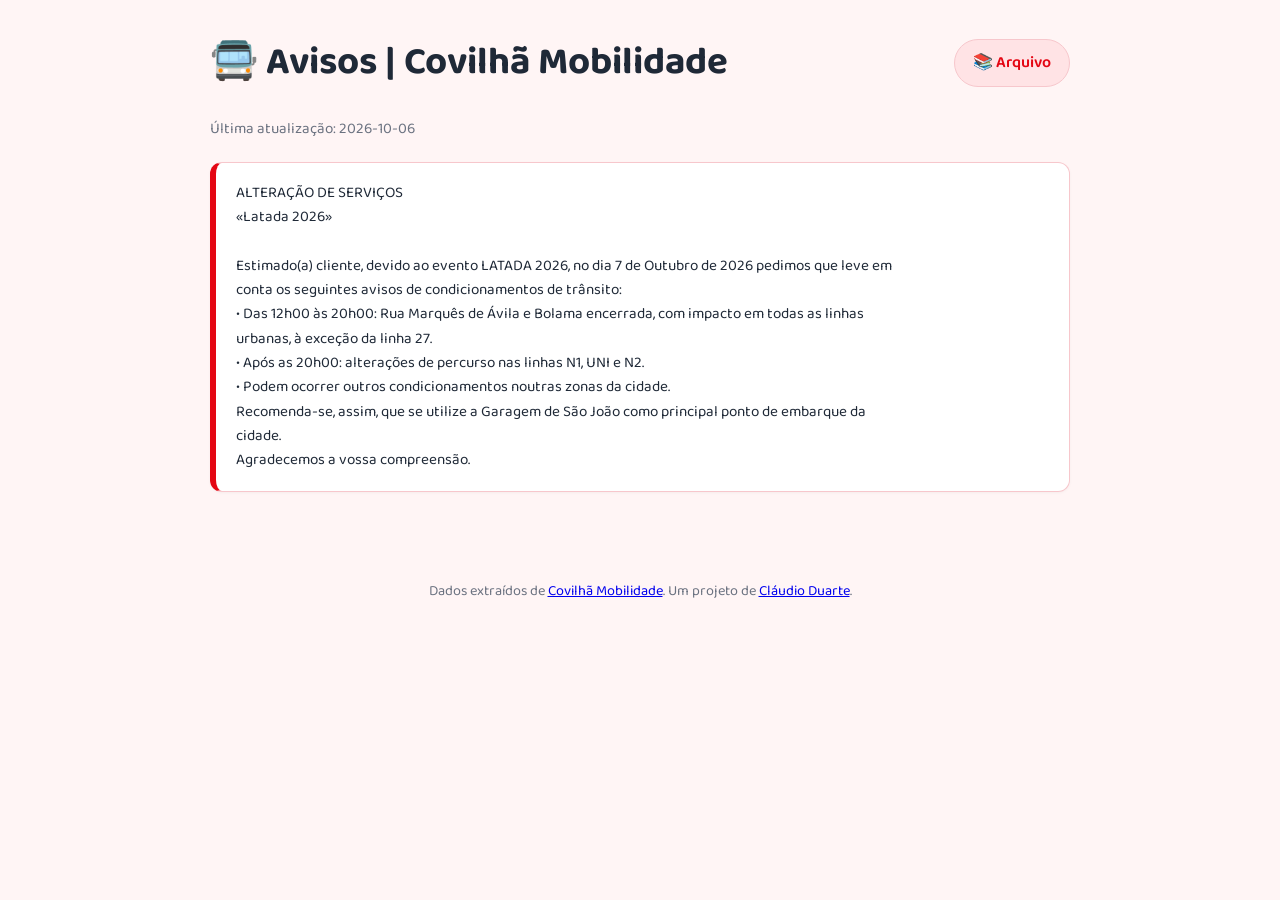
==== docs/index.html @ 1896abb5 "Update footer details" ====
<!DOCTYPE html>
<html lang="en">

<head>
    <meta charset="UTF-8" />
    <meta name="viewport" content="width=device-width, initial-scale=1.0" />
    <title>Avisos | Covilhã Mobilidade</title>
    <link rel="stylesheet" href="./css/style-index.css" />
    <link rel="icon" href="./images/favicon_io/favicon.ico" />
    <link rel="manifest" href="./images/favicon_io/site.webmanifest" />
</head>

<body>
    <main class="container">
        <div class="header">
            <h1>🚍 Avisos | Covilhã Mobilidade</h1>
            <a class="archive-link" href="./archive.html">📚 Arquivo</a>
        </div>
        <div class="meta">Última atualização: 2026-10-06</div>
        <section class="docs">
            <article class="notice">
                <p>ALTERAÇÃO DE SERVIÇOS
                    «Latada 2026»

                    Estimado(a) cliente, devido ao evento LATADA 2026, no dia 7 de Outubro de 2026 pedimos que leve em
                    conta os seguintes avisos de condicionamentos de trânsito:
                    • Das 12h00 às 20h00: Rua Marquês de Ávila e Bolama encerrada, com impacto em todas as linhas
                    urbanas, à exceção da linha 27.
                    • Após as 20h00: alterações de percurso nas linhas N1, UNI e N2.
                    • Podem ocorrer outros condicionamentos noutras zonas da cidade.
                    Recomenda-se, assim, que se utilize a Garagem de São João como principal ponto de embarque da
                    cidade.
                    Agradecemos a vossa compreensão.
                </p>
            </article>
        </section>
    </main>
</body>
<footer>
    <section class="footer-content">
        Dados extraídos de <a href="https://covilhamobilidade.pt/">Covilhã Mobilidade</a>. Um projeto de <a
            href="https://claudioduarte.pt/">Cláudio Duarte</a>.
    </section>
</footer>

</html>
---- docs/css/style-index.css ----
@import url("https://fonts.googleapis.com/css2?family=Baloo+2:wght@400..800&display=swap");

:root {
  --bg: #fff5f5;
  --card: #ffffff;
  --ink: #1f2937;
  --muted: #6b7280;
  --accent: #e40613;
  --accent-soft: #ffe3e5;
  --border: #f7c7cc;
}

* {
  box-sizing: border-box;
}

body {
  margin: 0;
  font-family: "Baloo 2", Arial, Helvetica, sans-serif;
  background: var(--bg);
  color: var(--ink);
  line-height: 1.6;
}

.container {
  max-width: 900px;
  margin: 0 auto;
  padding: 32px 20px 48px;
}

.header {
  display: flex;
  justify-content: space-between;
  align-items: center;
  gap: 16px;
  flex-wrap: wrap;
  margin-bottom: 24px;
}

.footer-content {
  text-align: center;
  color: var(--muted);
  margin-top: 40px;
  font-size: 0.9rem;
}

h1 {
  margin: 0;
  font-size: clamp(2rem, 3vw, 2.75rem);
}

.archive-link {
  display: inline-block;
  text-decoration: none;
  background: var(--accent-soft);
  color: var(--accent);
  border: 1px solid var(--border);
  border-radius: 999px;
  padding: 10px 18px;
  font-weight: 600;
  white-space: nowrap;
}

.meta {
  color: var(--muted);
  margin-bottom: 20px;
  font-size: 0.95rem;
}

.docs {
  display: grid;
  gap: 18px;
}

.notice {
  background: var(--card);
  border: 1px solid var(--border);
  border-left: 6px solid var(--accent);
  border-radius: 12px;
  padding: 18px 20px;
  box-shadow: 0 1px 3px rgba(0, 0, 0, 0.04);
}

.notice p {
  margin: 0;
  white-space: pre-line;
  word-wrap: break-word;
  font-size: 0.95rem;
}

@media (max-width: 640px) {
  .header {
    align-items: flex-start;
  }
}
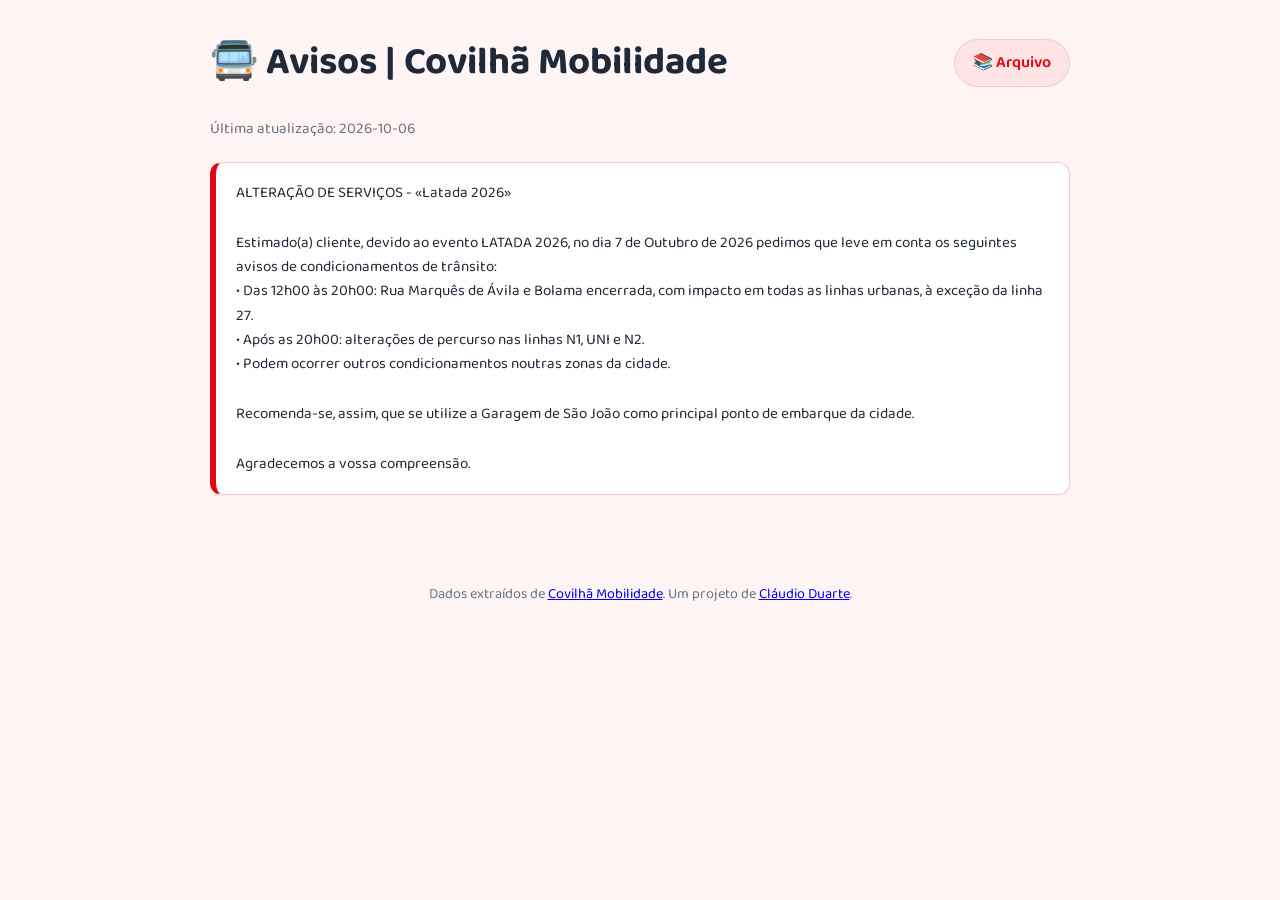
==== commit cc687c89: "Update HTML files" ====
--- a/docs/index.html
+++ b/docs/index.html
@@ -19,19 +19,20 @@
         <div class="meta">Última atualização: 2026-10-06</div>
         <section class="docs">
             <article class="notice">
-                <p>ALTERAÇÃO DE SERVIÇOS
-                    «Latada 2026»
-
-                    Estimado(a) cliente, devido ao evento LATADA 2026, no dia 7 de Outubro de 2026 pedimos que leve em
-                    conta os seguintes avisos de condicionamentos de trânsito:
+                <p>ALTERAÇÃO DE SERVIÇOS - «Latada 2026»</p>
+                <br>
+                <p>Estimado(a) cliente, devido ao evento LATADA 2026, no dia 7 de Outubro de 2026 pedimos que leve em
+                    conta os seguintes avisos de condicionamentos de trânsito:</p>
+                <p>
                     • Das 12h00 às 20h00: Rua Marquês de Ávila e Bolama encerrada, com impacto em todas as linhas
-                    urbanas, à exceção da linha 27.
-                    • Após as 20h00: alterações de percurso nas linhas N1, UNI e N2.
-                    • Podem ocorrer outros condicionamentos noutras zonas da cidade.
-                    Recomenda-se, assim, que se utilize a Garagem de São João como principal ponto de embarque da
-                    cidade.
-                    Agradecemos a vossa compreensão.
-                </p>
+                    urbanas, à exceção da linha 27.</p>
+                <p>• Após as 20h00: alterações de percurso nas linhas N1, UNI e N2.</p>
+                <p>• Podem ocorrer outros condicionamentos noutras zonas da cidade.</p>
+                <br>
+                <p>Recomenda-se, assim, que se utilize a Garagem de São João como principal ponto de embarque da
+                    cidade.</p>
+                <br>
+                <p>Agradecemos a vossa compreensão.</p>
             </article>
         </section>
     </main>
--- a/docs/css/style-index.css
+++ b/docs/css/style-index.css
@@ -83,7 +83,7 @@
 
 .notice p {
   margin: 0;
-  white-space: pre-line;
+  white-space: normal;
   word-wrap: break-word;
   font-size: 0.95rem;
 }
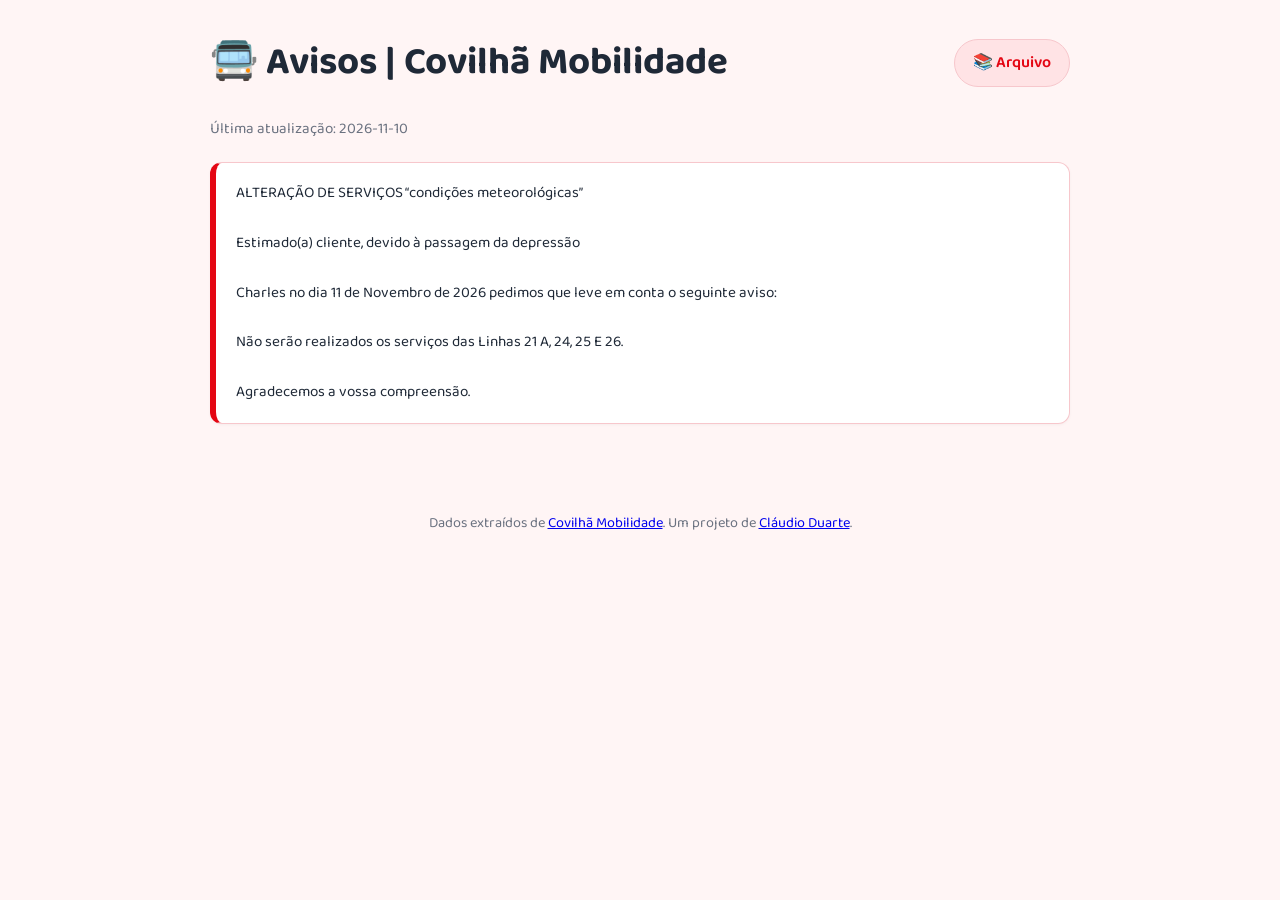
==== commit f0466772: "Publish generated notice pages Co-authored-by: Copilot <223556219+Copilot@users.noreply.github.com>" ====
--- a/docs/index.html
+++ b/docs/index.html
@@ -1,6 +1,5 @@
 <!DOCTYPE html>
 <html lang="en">
-
 <head>
     <meta charset="UTF-8" />
     <meta name="viewport" content="width=device-width, initial-scale=1.0" />
@@ -9,39 +8,27 @@
     <link rel="icon" href="./images/favicon_io/favicon.ico" />
     <link rel="manifest" href="./images/favicon_io/site.webmanifest" />
 </head>
-
 <body>
     <main class="container">
         <div class="header">
             <h1>🚍 Avisos | Covilhã Mobilidade</h1>
             <a class="archive-link" href="./archive.html">📚 Arquivo</a>
         </div>
-        <div class="meta">Última atualização: 2026-10-06</div>
+        <div class="meta">Última atualização: 2026-11-10</div>
         <section class="docs">
-            <article class="notice">
-                <p>ALTERAÇÃO DE SERVIÇOS - «Latada 2026»</p>
-                <br>
-                <p>Estimado(a) cliente, devido ao evento LATADA 2026, no dia 7 de Outubro de 2026 pedimos que leve em
-                    conta os seguintes avisos de condicionamentos de trânsito:</p>
-                <p>
-                    • Das 12h00 às 20h00: Rua Marquês de Ávila e Bolama encerrada, com impacto em todas as linhas
-                    urbanas, à exceção da linha 27.</p>
-                <p>• Após as 20h00: alterações de percurso nas linhas N1, UNI e N2.</p>
-                <p>• Podem ocorrer outros condicionamentos noutras zonas da cidade.</p>
-                <br>
-                <p>Recomenda-se, assim, que se utilize a Garagem de São João como principal ponto de embarque da
-                    cidade.</p>
-                <br>
-                <p>Agradecemos a vossa compreensão.</p>
-            </article>
+            <article class="notice"><p>ALTERAÇÃO DE SERVIÇOS “condições meteorológicas”</p>
+<br>
+<p>Estimado(a) cliente, devido à passagem da depressão</p>
+<br>
+<p>Charles no dia 11 de Novembro de 2026 pedimos que leve em conta o seguinte aviso:</p>
+<br>
+<p>Não serão realizados os serviços das Linhas 21 A, 24, 25 E 26.</p>
+<br>
+<p>Agradecemos a vossa compreensão.</p></article>
         </section>
     </main>
+    <footer>
+        <section class="footer-content">Dados extraídos de <a href="https://covilhamobilidade.pt/">Covilhã Mobilidade</a>. Um projeto de <a href="https://claudioduarte.pt/">Cláudio Duarte</a>.</section>
+    </footer>
 </body>
-<footer>
-    <section class="footer-content">
-        Dados extraídos de <a href="https://covilhamobilidade.pt/">Covilhã Mobilidade</a>. Um projeto de <a
-            href="https://claudioduarte.pt/">Cláudio Duarte</a>.
-    </section>
-</footer>
-
-</html>+</html>
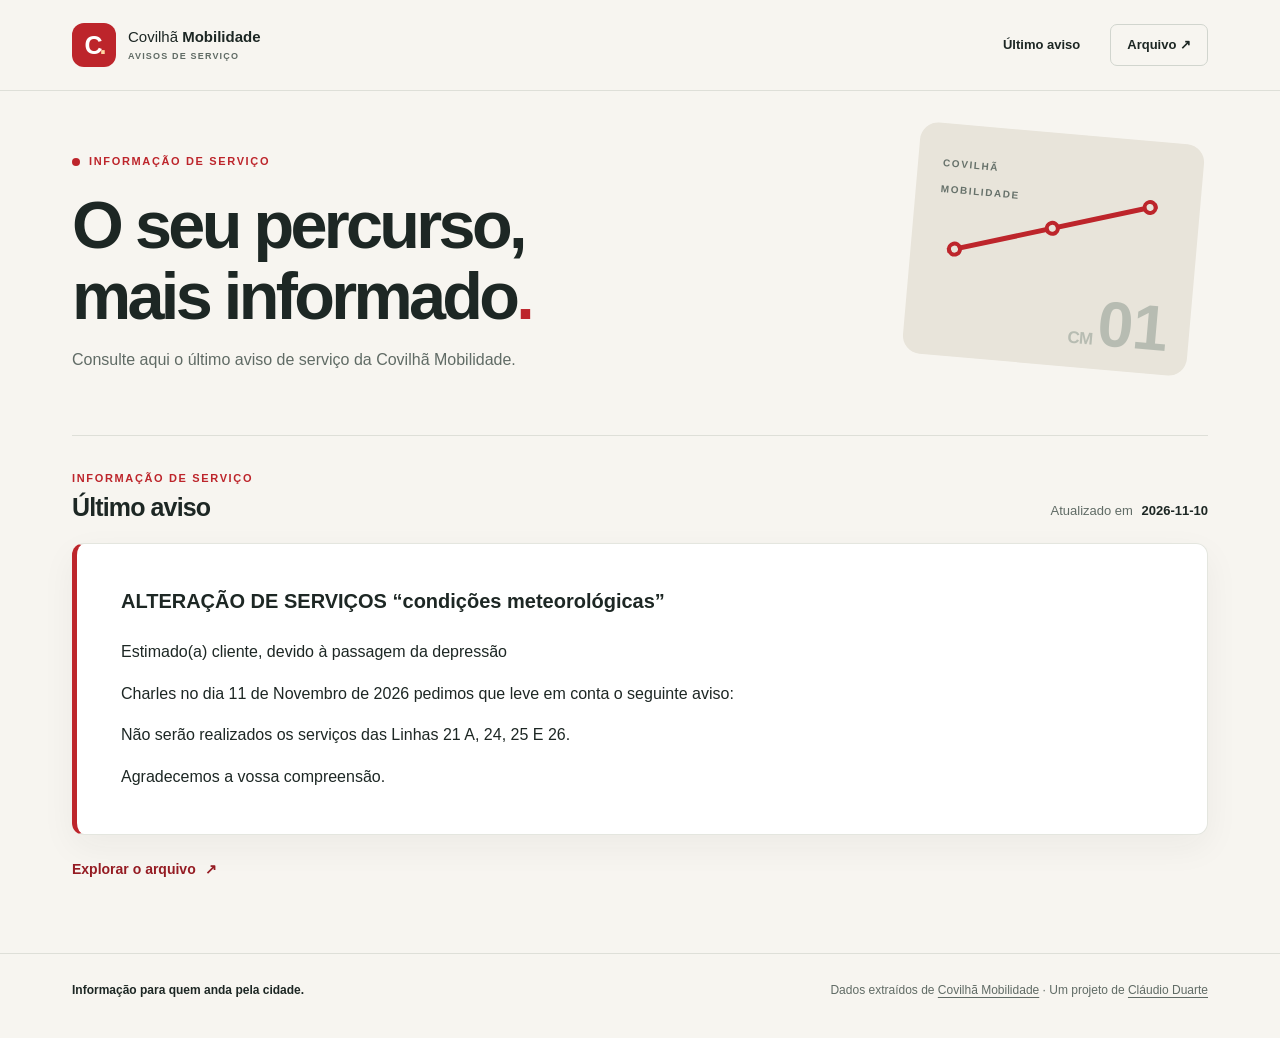
==== commit 01040bba: "Refresh notice site design Co-authored-by: Copilot <223556219+Copilot@users.noreply.github.com>" ====
--- a/docs/index.html
+++ b/docs/index.html
@@ -1,34 +1,58 @@
 <!DOCTYPE html>
-<html lang="en">
+<html lang="pt-PT">
 <head>
     <meta charset="UTF-8" />
     <meta name="viewport" content="width=device-width, initial-scale=1.0" />
     <title>Avisos | Covilhã Mobilidade</title>
-    <link rel="stylesheet" href="./css/style-index.css" />
+    <meta name="description" content="Avisos de serviço da Covilhã Mobilidade." />
+    <link rel="stylesheet" href="./css/site.css" />
     <link rel="icon" href="./images/favicon_io/favicon.ico" />
     <link rel="manifest" href="./images/favicon_io/site.webmanifest" />
 </head>
 <body>
-    <main class="container">
-        <div class="header">
-            <h1>🚍 Avisos | Covilhã Mobilidade</h1>
-            <a class="archive-link" href="./archive.html">📚 Arquivo</a>
-        </div>
-        <div class="meta">Última atualização: 2026-11-10</div>
-        <section class="docs">
+    <header class="site-header">
+    <div class="site-header-inner">
+        <a class="brand" href="./index.html" aria-label="Avisos Covilhã Mobilidade, página inicial">
+            <span class="brand-mark" aria-hidden="true">C<span>.</span></span>
+            <span class="brand-text">Covilhã <strong>Mobilidade</strong><small>AVISOS DE SERVIÇO</small></span>
+        </a>
+        <nav class="site-nav" aria-label="Navegação principal">
+            <a href="./index.html">Último aviso</a>
+            <a href="./archive.html">Arquivo <span aria-hidden="true">↗</span></a>
+        </nav>
+    </div>
+</header>
+    <main id="main-content" class="page-shell">
+        <section class="hero" aria-labelledby="page-title">
+            <div class="hero-copy">
+                <p class="eyebrow"><span aria-hidden="true"></span>INFORMAÇÃO DE SERVIÇO</p>
+                <h1 id="page-title">O seu percurso,<br>mais informado<span>.</span></h1>
+                <p class="hero-description">Consulte aqui o último aviso de serviço da Covilhã Mobilidade.</p>
+            </div>
+            <div class="hero-art" aria-hidden="true">
+                <span class="route-label">COVILHÃ<br>MOBILIDADE</span>
+                <span class="route-line"><i></i><i></i><i></i></span>
+                <span class="route-number">CM <strong>01</strong></span>
+            </div>
+        </section>
+        <section class="notice-section" aria-labelledby="notice-heading">
+            <div class="section-heading">
+                <div><p class="section-kicker">INFORMAÇÃO DE SERVIÇO</p><h2 id="notice-heading">Último aviso</h2></div>
+                <p class="date-label">Atualizado em <time datetime="2026-11-10">2026-11-10</time></p>
+            </div>
             <article class="notice"><p>ALTERAÇÃO DE SERVIÇOS “condições meteorológicas”</p>
-<br>
 <p>Estimado(a) cliente, devido à passagem da depressão</p>
-<br>
 <p>Charles no dia 11 de Novembro de 2026 pedimos que leve em conta o seguinte aviso:</p>
-<br>
 <p>Não serão realizados os serviços das Linhas 21 A, 24, 25 E 26.</p>
-<br>
 <p>Agradecemos a vossa compreensão.</p></article>
+            <div class="notice-actions"><a class="text-link" href="./archive.html">Explorar o arquivo <span aria-hidden="true">↗</span></a></div>
         </section>
     </main>
-    <footer>
-        <section class="footer-content">Dados extraídos de <a href="https://covilhamobilidade.pt/">Covilhã Mobilidade</a>. Um projeto de <a href="https://claudioduarte.pt/">Cláudio Duarte</a>.</section>
-    </footer>
+    <footer class="site-footer">
+    <div class="footer-inner">
+        <p>Informação para quem anda pela cidade.</p>
+        <p>Dados extraídos de <a href="https://covilhamobilidade.pt/">Covilhã Mobilidade</a> · Um projeto de <a href="https://claudioduarte.pt/">Cláudio Duarte</a></p>
+    </div>
+</footer>
 </body>
 </html>
--- a/docs/css/site.css
+++ b/docs/css/site.css
@@ -0,0 +1,180 @@
+:root {
+  color-scheme: light;
+  --paper: #f7f5f0;
+  --surface: #fff;
+  --ink: #1d2724;
+  --muted: #606b65;
+  --red: #bd252b;
+  --red-dark: #951c23;
+  --line: #dedfd8;
+}
+
+* { box-sizing: border-box; }
+
+body {
+  margin: 0;
+  background: var(--paper);
+  color: var(--ink);
+  font-family: "Segoe UI", "Helvetica Neue", Arial, sans-serif;
+  line-height: 1.6;
+  -webkit-font-smoothing: antialiased;
+}
+
+a { color: inherit; }
+a:focus-visible { outline: 3px solid #d5483e; outline-offset: 4px; }
+
+.site-header { background: var(--paper); border-bottom: 1px solid var(--line); }
+.site-header-inner {
+  max-width: 1200px;
+  min-height: 90px;
+  margin: auto;
+  padding: 18px 32px;
+  display: flex;
+  align-items: center;
+  justify-content: space-between;
+  gap: 24px;
+}
+.brand { display: inline-flex; align-items: center; gap: 12px; text-decoration: none; }
+.brand-mark {
+  display: flex;
+  justify-content: center;
+  align-items: center;
+  width: 44px;
+  height: 44px;
+  background: var(--red);
+  border-radius: 12px;
+  color: white;
+  font-size: 25px;
+  font-weight: 800;
+  line-height: 1;
+  letter-spacing: -3px;
+}
+.brand-mark span { color: #ffd7a3; }
+.brand-text { font-size: 15px; font-weight: 400; line-height: 1.2; white-space: nowrap; }
+.brand-text strong { font-weight: 800; }
+.brand-text small { display: block; margin-top: 5px; color: var(--muted); font-size: 9px; font-weight: 700; letter-spacing: .13em; }
+.site-nav { display: flex; align-items: center; gap: 30px; }
+.site-nav a { font-size: 13px; font-weight: 700; text-decoration: none; }
+.site-nav a:hover { color: var(--red); }
+.site-nav a:last-child { padding: 10px 16px; border: 1px solid #d1d5ce; border-radius: 7px; }
+.site-nav a:last-child:hover { border-color: var(--red); }
+
+.page-shell { max-width: 1200px; margin: auto; padding: 0 32px; }
+.hero { position: relative; display: flex; align-items: center; min-height: 340px; padding: 62px 0; overflow: hidden; }
+.hero-copy { position: relative; z-index: 1; max-width: 680px; }
+.eyebrow, .section-kicker { margin: 0; color: var(--red); font-size: 11px; font-weight: 800; letter-spacing: .15em; }
+.eyebrow { display: flex; align-items: center; gap: 9px; }
+.eyebrow > span { width: 8px; height: 8px; background: var(--red); border-radius: 50%; }
+h1, h2, p { margin-top: 0; }
+.hero h1, .archive-intro h1 {
+  margin: 19px 0 15px;
+  font-size: clamp(2.6rem, 5.2vw, 4.5rem);
+  line-height: 1.07;
+  letter-spacing: -.055em;
+}
+.hero h1 span, .archive-intro h1 span { color: var(--red); }
+.hero-description { max-width: 490px; margin-bottom: 0; color: var(--muted); font-size: 16px; }
+.hero-art {
+  position: absolute;
+  top: 42px;
+  right: 12px;
+  width: 285px;
+  height: 232px;
+  padding: 25px;
+  border-radius: 18px;
+  background: #e8e4da;
+  color: #66716a;
+  transform: rotate(5deg);
+  overflow: hidden;
+}
+.route-label { font-size: 10px; font-weight: 800; letter-spacing: .16em; line-height: 1.5; }
+.route-line { position: absolute; top: 93px; left: 32px; display: flex; align-items: center; justify-content: space-between; width: 215px; height: 5px; background: var(--red); transform: rotate(-17deg); }
+.route-line i { width: 15px; height: 15px; border: 4px solid var(--red); border-radius: 50%; background: #e8e4da; }
+.route-number { position: absolute; right: 22px; bottom: 14px; color: #b7bcb2; font-size: 17px; font-weight: 800; letter-spacing: -.04em; }
+.route-number strong { font-size: 64px; line-height: 1; }
+
+.notice-section, .archive-section { padding: 34px 0 72px; border-top: 1px solid var(--line); }
+.section-heading { display: flex; justify-content: space-between; align-items: end; gap: 20px; margin-bottom: 21px; }
+.section-heading h2 { margin: 5px 0 0; font-size: 25px; letter-spacing: -.035em; line-height: 1.2; }
+.date-label { margin: 0; color: var(--muted); font-size: 13px; }
+.date-label time { margin-left: 5px; color: var(--ink); font-weight: 700; }
+.notice {
+  padding: clamp(25px, 4vw, 44px);
+  border: 1px solid #e4e6df;
+  border-left: 5px solid var(--red);
+  border-radius: 12px;
+  background: var(--surface);
+  box-shadow: 0 12px 35px rgba(31, 42, 34, .05);
+}
+.notice p { margin: 0 0 1em; max-width: 75ch; font-size: 16px; overflow-wrap: anywhere; }
+.notice p:last-child { margin-bottom: 0; }
+.notice p:first-child { margin-bottom: 1.2em; color: var(--ink); font-size: 20px; font-weight: 750; line-height: 1.35; }
+.notice + .notice { margin-top: 16px; }
+.notice-actions { margin-top: 21px; }
+.text-link { color: var(--red-dark); font-size: 14px; font-weight: 750; text-decoration: none; }
+.text-link:hover { text-decoration: underline; }
+.text-link span { margin-left: 5px; }
+
+.archive-intro { padding: 64px 0 56px; }
+.archive-intro h1 { font-size: clamp(2.6rem, 5vw, 4rem); }
+.archive-list { display: grid; grid-template-columns: repeat(2, minmax(0, 1fr)); gap: 12px; }
+.archive-item {
+  display: flex;
+  justify-content: space-between;
+  align-items: center;
+  gap: 16px;
+  min-height: 96px;
+  padding: 20px 24px;
+  border: 1px solid #e1e3dc;
+  border-radius: 10px;
+  background: var(--surface);
+  text-decoration: none;
+  transition: border-color .2s, transform .2s;
+}
+.archive-item:hover { border-color: var(--red); transform: translateY(-2px); }
+.archive-item small { display: block; margin-bottom: 4px; color: var(--muted); font-size: 10px; font-weight: 800; letter-spacing: .11em; }
+.archive-item time { font-size: 18px; font-weight: 750; }
+.archive-arrow { display: grid; place-items: center; width: 36px; height: 36px; border-radius: 50%; background: #f8ecea; color: var(--red-dark); font-size: 18px; }
+
+.site-footer { border-top: 1px solid var(--line); }
+.footer-inner { max-width: 1200px; margin: auto; padding: 27px 32px 38px; display: flex; justify-content: space-between; gap: 20px; color: var(--muted); font-size: 12px; }
+.footer-inner p { margin: 0; }
+.footer-inner p:first-child { color: var(--ink); font-weight: 700; }
+.footer-inner a { text-underline-offset: 3px; }
+.footer-inner a:hover { color: var(--red); }
+
+/* Older archived pages retain their original markup. */
+.container { max-width: 1000px; min-height: 70vh; margin: 0 auto; padding: 64px 32px; }
+.header { display: flex; align-items: center; justify-content: space-between; gap: 20px; flex-wrap: wrap; margin-bottom: 28px; }
+.header h1 { margin: 0; font-size: clamp(2rem, 4vw, 3rem); letter-spacing: -.04em; }
+.nav-links { display: flex; flex-wrap: wrap; gap: 10px; }
+.nav-link, .archive-link, .home-link { padding: 10px 15px; border: 1px solid var(--line); border-radius: 7px; background: white; font-size: 14px; font-weight: 700; text-decoration: none; }
+.nav-link:hover, .archive-link:hover, .home-link:hover { color: var(--red); border-color: var(--red); }
+.meta { margin-bottom: 20px; color: var(--muted); font-size: 14px; }
+.footer-content { padding: 25px 32px; border-top: 1px solid var(--line); color: var(--muted); text-align: center; font-size: 12px; }
+
+@media (max-width: 760px) {
+  .site-header-inner { min-height: 78px; padding: 14px 20px; }
+  .page-shell { padding: 0 20px; }
+  .hero { min-height: 0; padding: 52px 0; }
+  .hero-copy { max-width: 100%; }
+  .hero-art { display: none; }
+  .archive-intro { padding: 52px 0 44px; }
+  .notice-section, .archive-section { padding: 28px 0 52px; }
+  .section-heading { align-items: start; flex-direction: column; gap: 10px; }
+  .archive-list { grid-template-columns: 1fr; }
+  .footer-inner { padding: 24px 20px 32px; flex-direction: column; gap: 8px; }
+}
+
+@media (max-width: 440px) {
+  .brand-text { font-size: 13px; }
+  .brand-mark { width: 40px; height: 40px; }
+  .site-header-inner { flex-wrap: wrap; gap: 12px; }
+  .site-nav { width: 100%; gap: 18px; }
+  .site-nav a { font-size: 12px; }
+  .site-nav a:last-child { padding: 8px 10px; }
+}
+
+@media (prefers-reduced-motion: reduce) {
+  .archive-item { transition: none; }
+}
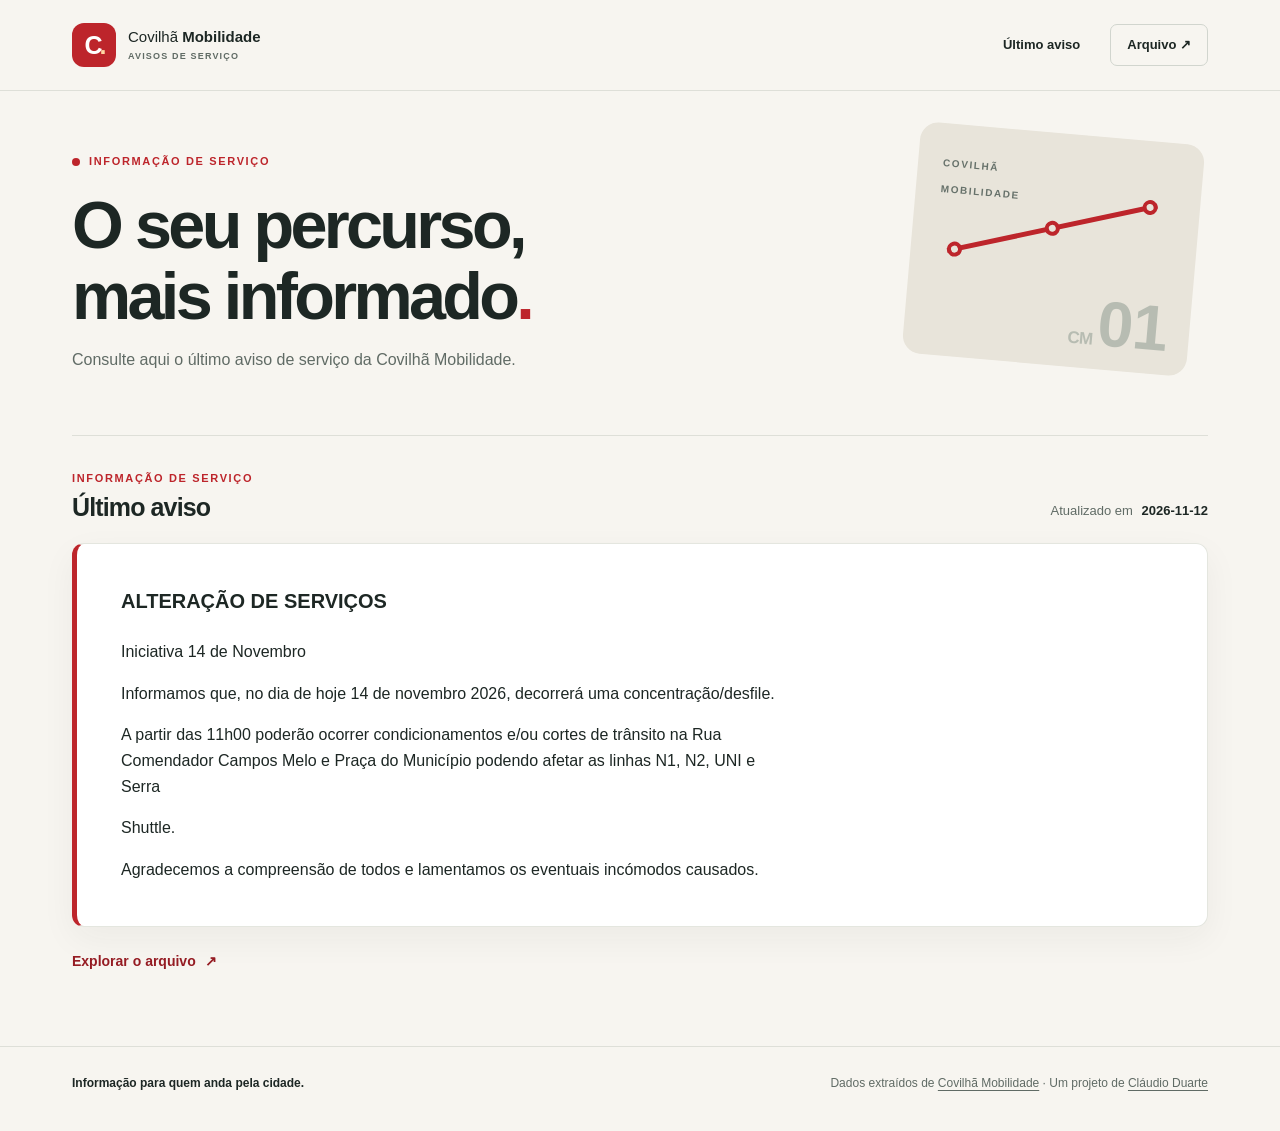
==== commit 79fea6be: "Update notices text 2026-11-12" ====
--- a/docs/index.html
+++ b/docs/index.html
@@ -38,13 +38,14 @@
         <section class="notice-section" aria-labelledby="notice-heading">
             <div class="section-heading">
                 <div><p class="section-kicker">INFORMAÇÃO DE SERVIÇO</p><h2 id="notice-heading">Último aviso</h2></div>
-                <p class="date-label">Atualizado em <time datetime="2026-11-10">2026-11-10</time></p>
+                <p class="date-label">Atualizado em <time datetime="2026-11-12">2026-11-12</time></p>
             </div>
-            <article class="notice"><p>ALTERAÇÃO DE SERVIÇOS “condições meteorológicas”</p>
-<p>Estimado(a) cliente, devido à passagem da depressão</p>
-<p>Charles no dia 11 de Novembro de 2026 pedimos que leve em conta o seguinte aviso:</p>
-<p>Não serão realizados os serviços das Linhas 21 A, 24, 25 E 26.</p>
-<p>Agradecemos a vossa compreensão.</p></article>
+            <article class="notice"><p>ALTERAÇÃO DE SERVIÇOS</p>
+<p>Iniciativa 14 de Novembro</p>
+<p>Informamos que, no dia de hoje 14 de novembro 2026, decorrerá uma concentração/desfile.</p>
+<p>A partir das 11h00 poderão ocorrer condicionamentos e/ou cortes de trânsito na Rua Comendador Campos Melo e Praça do Município podendo afetar as linhas N1, N2, UNI e Serra</p>
+<p>Shuttle.</p>
+<p>Agradecemos a compreensão de todos e lamentamos os eventuais incómodos causados.</p></article>
             <div class="notice-actions"><a class="text-link" href="./archive.html">Explorar o arquivo <span aria-hidden="true">↗</span></a></div>
         </section>
     </main>
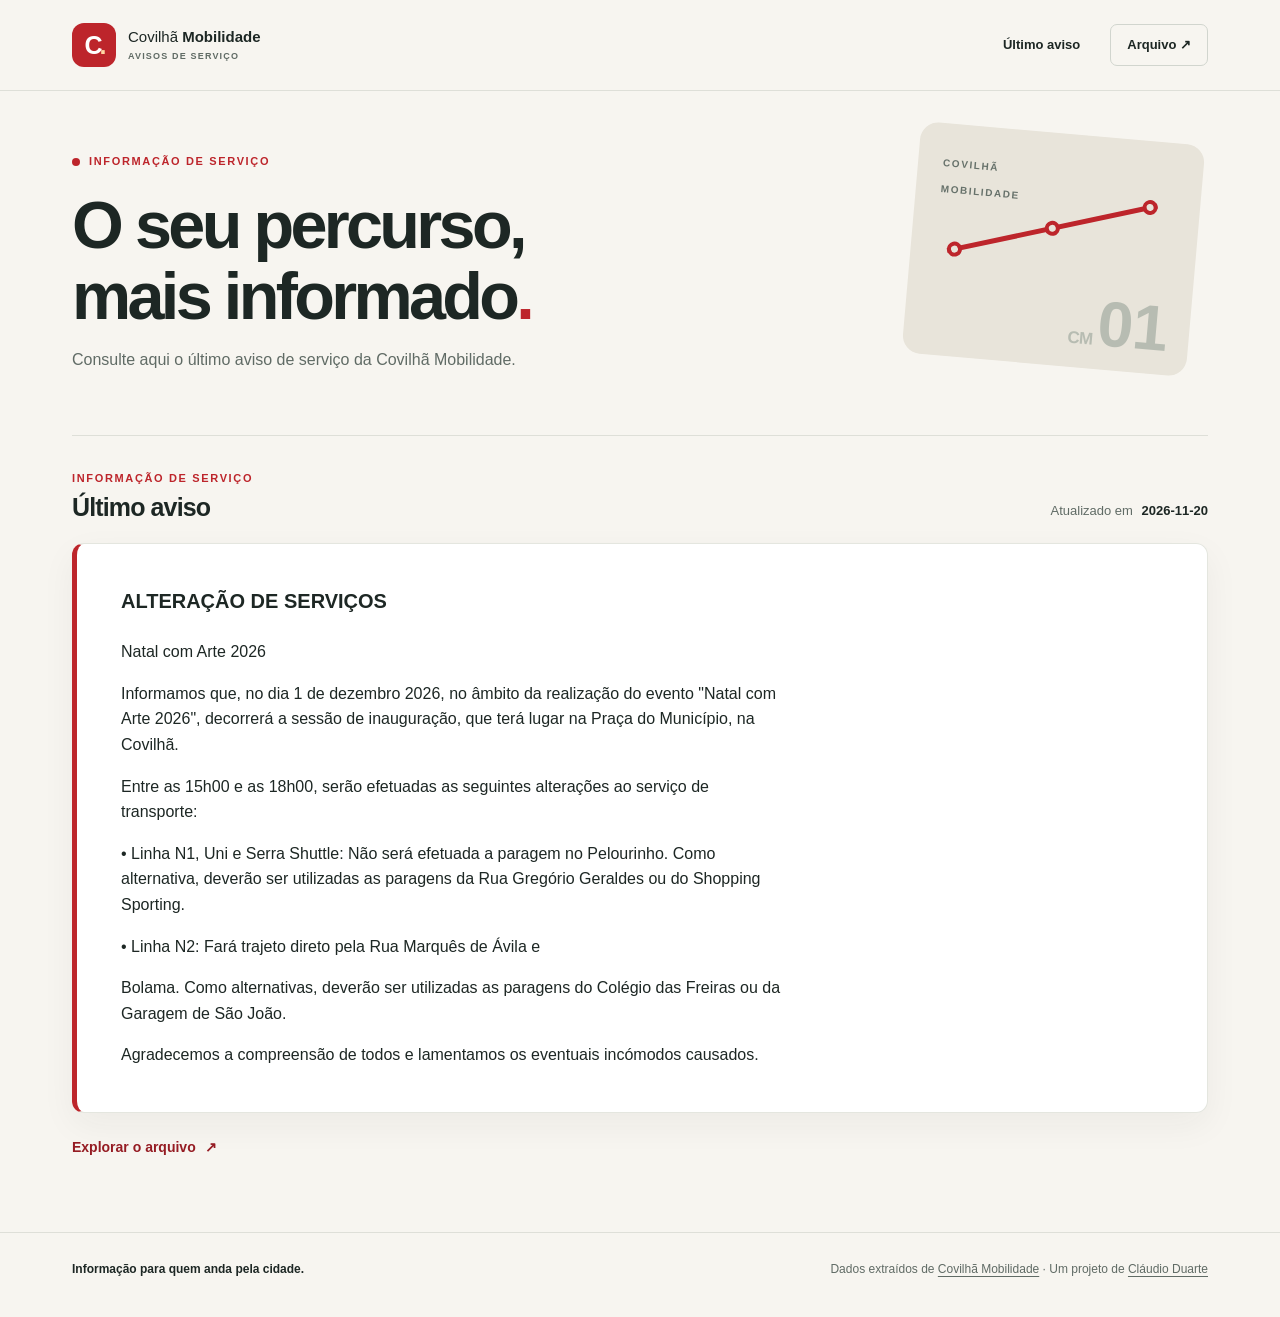
==== commit 2fe97e37: "Update notices text 2026-11-20" ====
--- a/docs/index.html
+++ b/docs/index.html
@@ -38,13 +38,15 @@
         <section class="notice-section" aria-labelledby="notice-heading">
             <div class="section-heading">
                 <div><p class="section-kicker">INFORMAÇÃO DE SERVIÇO</p><h2 id="notice-heading">Último aviso</h2></div>
-                <p class="date-label">Atualizado em <time datetime="2026-11-12">2026-11-12</time></p>
+                <p class="date-label">Atualizado em <time datetime="2026-11-20">2026-11-20</time></p>
             </div>
             <article class="notice"><p>ALTERAÇÃO DE SERVIÇOS</p>
-<p>Iniciativa 14 de Novembro</p>
-<p>Informamos que, no dia de hoje 14 de novembro 2026, decorrerá uma concentração/desfile.</p>
-<p>A partir das 11h00 poderão ocorrer condicionamentos e/ou cortes de trânsito na Rua Comendador Campos Melo e Praça do Município podendo afetar as linhas N1, N2, UNI e Serra</p>
-<p>Shuttle.</p>
+<p>Natal com Arte 2026</p>
+<p>Informamos que, no dia 1 de dezembro 2026, no âmbito da realização do evento &quot;Natal com Arte 2026&quot;, decorrerá a sessão de inauguração, que terá lugar na Praça do Município, na Covilhã.</p>
+<p>Entre as 15h00 e as 18h00, serão efetuadas as seguintes alterações ao serviço de transporte:</p>
+<p>• Linha N1, Uni e Serra Shuttle: Não será efetuada a paragem no Pelourinho. Como alternativa, deverão ser utilizadas as paragens da Rua Gregório Geraldes ou do Shopping Sporting.</p>
+<p>• Linha N2: Fará trajeto direto pela Rua Marquês de Ávila e</p>
+<p>Bolama. Como alternativas, deverão ser utilizadas as paragens do Colégio das Freiras ou da Garagem de São João.</p>
 <p>Agradecemos a compreensão de todos e lamentamos os eventuais incómodos causados.</p></article>
             <div class="notice-actions"><a class="text-link" href="./archive.html">Explorar o arquivo <span aria-hidden="true">↗</span></a></div>
         </section>
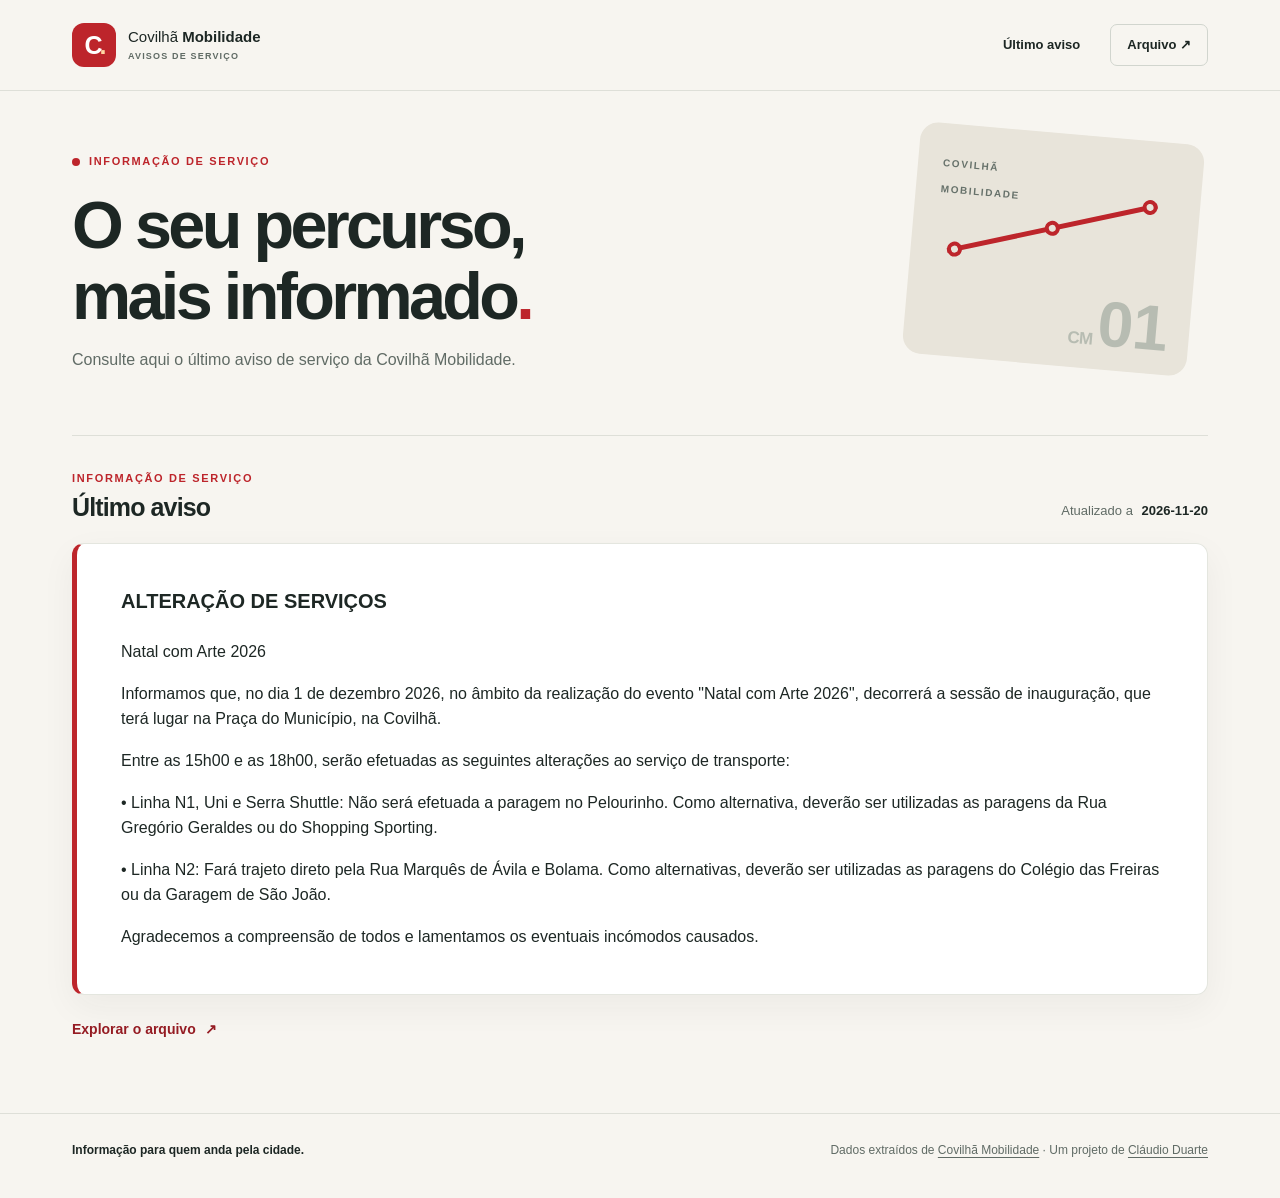
==== commit c1c79c53: "Small tweaks" ====
--- a/docs/index.html
+++ b/docs/index.html
@@ -1,5 +1,6 @@
 <!DOCTYPE html>
 <html lang="pt-PT">
+
 <head>
     <meta charset="UTF-8" />
     <meta name="viewport" content="width=device-width, initial-scale=1.0" />
@@ -9,19 +10,20 @@
     <link rel="icon" href="./images/favicon_io/favicon.ico" />
     <link rel="manifest" href="./images/favicon_io/site.webmanifest" />
 </head>
+
 <body>
     <header class="site-header">
-    <div class="site-header-inner">
-        <a class="brand" href="./index.html" aria-label="Avisos Covilhã Mobilidade, página inicial">
-            <span class="brand-mark" aria-hidden="true">C<span>.</span></span>
-            <span class="brand-text">Covilhã <strong>Mobilidade</strong><small>AVISOS DE SERVIÇO</small></span>
-        </a>
-        <nav class="site-nav" aria-label="Navegação principal">
-            <a href="./index.html">Último aviso</a>
-            <a href="./archive.html">Arquivo <span aria-hidden="true">↗</span></a>
-        </nav>
-    </div>
-</header>
+        <div class="site-header-inner">
+            <a class="brand" href="./index.html" aria-label="Avisos Covilhã Mobilidade, página inicial">
+                <span class="brand-mark" aria-hidden="true">C<span>.</span></span>
+                <span class="brand-text">Covilhã <strong>Mobilidade</strong><small>AVISOS DE SERVIÇO</small></span>
+            </a>
+            <nav class="site-nav" aria-label="Navegação principal">
+                <a href="./index.html">Último aviso</a>
+                <a href="./archive.html">Arquivo <span aria-hidden="true">↗</span></a>
+            </nav>
+        </div>
+    </header>
     <main id="main-content" class="page-shell">
         <section class="hero" aria-labelledby="page-title">
             <div class="hero-copy">
@@ -37,25 +39,35 @@
         </section>
         <section class="notice-section" aria-labelledby="notice-heading">
             <div class="section-heading">
-                <div><p class="section-kicker">INFORMAÇÃO DE SERVIÇO</p><h2 id="notice-heading">Último aviso</h2></div>
-                <p class="date-label">Atualizado em <time datetime="2026-11-20">2026-11-20</time></p>
+                <div>
+                    <p class="section-kicker">INFORMAÇÃO DE SERVIÇO</p>
+                    <h2 id="notice-heading">Último aviso</h2>
+                </div>
+                <p class="date-label">Atualizado a <time datetime="2026-11-20">2026-11-20</time></p>
             </div>
-            <article class="notice"><p>ALTERAÇÃO DE SERVIÇOS</p>
-<p>Natal com Arte 2026</p>
-<p>Informamos que, no dia 1 de dezembro 2026, no âmbito da realização do evento &quot;Natal com Arte 2026&quot;, decorrerá a sessão de inauguração, que terá lugar na Praça do Município, na Covilhã.</p>
-<p>Entre as 15h00 e as 18h00, serão efetuadas as seguintes alterações ao serviço de transporte:</p>
-<p>• Linha N1, Uni e Serra Shuttle: Não será efetuada a paragem no Pelourinho. Como alternativa, deverão ser utilizadas as paragens da Rua Gregório Geraldes ou do Shopping Sporting.</p>
-<p>• Linha N2: Fará trajeto direto pela Rua Marquês de Ávila e</p>
-<p>Bolama. Como alternativas, deverão ser utilizadas as paragens do Colégio das Freiras ou da Garagem de São João.</p>
-<p>Agradecemos a compreensão de todos e lamentamos os eventuais incómodos causados.</p></article>
-            <div class="notice-actions"><a class="text-link" href="./archive.html">Explorar o arquivo <span aria-hidden="true">↗</span></a></div>
+            <article class="notice">
+                <p>ALTERAÇÃO DE SERVIÇOS</p>
+                <p>Natal com Arte 2026</p>
+                <p>Informamos que, no dia 1 de dezembro 2026, no âmbito da realização do evento &quot;Natal com Arte
+                    2026&quot;, decorrerá a sessão de inauguração, que terá lugar na Praça do Município, na Covilhã.</p>
+                <p>Entre as 15h00 e as 18h00, serão efetuadas as seguintes alterações ao serviço de transporte:</p>
+                <p>• Linha N1, Uni e Serra Shuttle: Não será efetuada a paragem no Pelourinho. Como alternativa, deverão
+                    ser utilizadas as paragens da Rua Gregório Geraldes ou do Shopping Sporting.</p>
+                <p>• Linha N2: Fará trajeto direto pela Rua Marquês de Ávila e Bolama. Como alternativas, deverão ser
+                    utilizadas as paragens do Colégio das Freiras ou da Garagem de São João.</p>
+                <p>Agradecemos a compreensão de todos e lamentamos os eventuais incómodos causados.</p>
+            </article>
+            <div class="notice-actions"><a class="text-link" href="./archive.html">Explorar o arquivo <span
+                        aria-hidden="true">↗</span></a></div>
         </section>
     </main>
     <footer class="site-footer">
-    <div class="footer-inner">
-        <p>Informação para quem anda pela cidade.</p>
-        <p>Dados extraídos de <a href="https://covilhamobilidade.pt/">Covilhã Mobilidade</a> · Um projeto de <a href="https://claudioduarte.pt/">Cláudio Duarte</a></p>
-    </div>
-</footer>
+        <div class="footer-inner">
+            <p>Informação para quem anda pela cidade.</p>
+            <p>Dados extraídos de <a href="https://covilhamobilidade.pt/">Covilhã Mobilidade</a> · Um projeto de <a
+                    href="https://claudioduarte.pt/">Cláudio Duarte</a></p>
+        </div>
+    </footer>
 </body>
-</html>
+
+</html>
--- a/docs/css/site.css
+++ b/docs/css/site.css
@@ -9,7 +9,9 @@
   --line: #dedfd8;
 }
 
-* { box-sizing: border-box; }
+* {
+  box-sizing: border-box;
+}
 
 body {
   margin: 0;
@@ -20,10 +22,18 @@
   -webkit-font-smoothing: antialiased;
 }
 
-a { color: inherit; }
-a:focus-visible { outline: 3px solid #d5483e; outline-offset: 4px; }
-
-.site-header { background: var(--paper); border-bottom: 1px solid var(--line); }
+a {
+  color: inherit;
+}
+a:focus-visible {
+  outline: 3px solid #d5483e;
+  outline-offset: 4px;
+}
+
+.site-header {
+  background: var(--paper);
+  border-bottom: 1px solid var(--line);
+}
 .site-header-inner {
   max-width: 1200px;
   min-height: 90px;
@@ -34,7 +44,12 @@
   justify-content: space-between;
   gap: 24px;
 }
-.brand { display: inline-flex; align-items: center; gap: 12px; text-decoration: none; }
+.brand {
+  display: inline-flex;
+  align-items: center;
+  gap: 12px;
+  text-decoration: none;
+}
 .brand-mark {
   display: flex;
   justify-content: center;
@@ -49,31 +64,107 @@
   line-height: 1;
   letter-spacing: -3px;
 }
-.brand-mark span { color: #ffd7a3; }
-.brand-text { font-size: 15px; font-weight: 400; line-height: 1.2; white-space: nowrap; }
-.brand-text strong { font-weight: 800; }
-.brand-text small { display: block; margin-top: 5px; color: var(--muted); font-size: 9px; font-weight: 700; letter-spacing: .13em; }
-.site-nav { display: flex; align-items: center; gap: 30px; }
-.site-nav a { font-size: 13px; font-weight: 700; text-decoration: none; }
-.site-nav a:hover { color: var(--red); }
-.site-nav a:last-child { padding: 10px 16px; border: 1px solid #d1d5ce; border-radius: 7px; }
-.site-nav a:last-child:hover { border-color: var(--red); }
-
-.page-shell { max-width: 1200px; margin: auto; padding: 0 32px; }
-.hero { position: relative; display: flex; align-items: center; min-height: 340px; padding: 62px 0; overflow: hidden; }
-.hero-copy { position: relative; z-index: 1; max-width: 680px; }
-.eyebrow, .section-kicker { margin: 0; color: var(--red); font-size: 11px; font-weight: 800; letter-spacing: .15em; }
-.eyebrow { display: flex; align-items: center; gap: 9px; }
-.eyebrow > span { width: 8px; height: 8px; background: var(--red); border-radius: 50%; }
-h1, h2, p { margin-top: 0; }
-.hero h1, .archive-intro h1 {
+.brand-mark span {
+  color: #ffd7a3;
+}
+.brand-text {
+  font-size: 15px;
+  font-weight: 400;
+  line-height: 1.2;
+  white-space: nowrap;
+}
+.brand-text strong {
+  font-weight: 800;
+}
+.brand-text small {
+  display: block;
+  margin-top: 5px;
+  color: var(--muted);
+  font-size: 9px;
+  font-weight: 700;
+  letter-spacing: 0.13em;
+}
+.site-nav {
+  display: flex;
+  align-items: center;
+  gap: 30px;
+}
+.site-nav a {
+  font-size: 13px;
+  font-weight: 700;
+  text-decoration: none;
+}
+.site-nav a:hover {
+  color: var(--red);
+}
+.site-nav a:last-child {
+  padding: 10px 16px;
+  border: 1px solid #d1d5ce;
+  border-radius: 7px;
+}
+.site-nav a:last-child:hover {
+  border-color: var(--red);
+}
+
+.page-shell {
+  max-width: 1200px;
+  margin: auto;
+  padding: 0 32px;
+}
+.hero {
+  position: relative;
+  display: flex;
+  align-items: center;
+  min-height: 340px;
+  padding: 62px 0;
+  overflow: hidden;
+}
+.hero-copy {
+  position: relative;
+  z-index: 1;
+  max-width: 680px;
+}
+.eyebrow,
+.section-kicker {
+  margin: 0;
+  color: var(--red);
+  font-size: 11px;
+  font-weight: 800;
+  letter-spacing: 0.15em;
+}
+.eyebrow {
+  display: flex;
+  align-items: center;
+  gap: 9px;
+}
+.eyebrow > span {
+  width: 8px;
+  height: 8px;
+  background: var(--red);
+  border-radius: 50%;
+}
+h1,
+h2,
+p {
+  margin-top: 0;
+}
+.hero h1,
+.archive-intro h1 {
   margin: 19px 0 15px;
   font-size: clamp(2.6rem, 5.2vw, 4.5rem);
   line-height: 1.07;
-  letter-spacing: -.055em;
-}
-.hero h1 span, .archive-intro h1 span { color: var(--red); }
-.hero-description { max-width: 490px; margin-bottom: 0; color: var(--muted); font-size: 16px; }
+  letter-spacing: -0.055em;
+}
+.hero h1 span,
+.archive-intro h1 span {
+  color: var(--red);
+}
+.hero-description {
+  max-width: 490px;
+  margin-bottom: 0;
+  color: var(--muted);
+  font-size: 16px;
+}
 .hero-art {
   position: absolute;
   top: 42px;
@@ -87,37 +178,126 @@
   transform: rotate(5deg);
   overflow: hidden;
 }
-.route-label { font-size: 10px; font-weight: 800; letter-spacing: .16em; line-height: 1.5; }
-.route-line { position: absolute; top: 93px; left: 32px; display: flex; align-items: center; justify-content: space-between; width: 215px; height: 5px; background: var(--red); transform: rotate(-17deg); }
-.route-line i { width: 15px; height: 15px; border: 4px solid var(--red); border-radius: 50%; background: #e8e4da; }
-.route-number { position: absolute; right: 22px; bottom: 14px; color: #b7bcb2; font-size: 17px; font-weight: 800; letter-spacing: -.04em; }
-.route-number strong { font-size: 64px; line-height: 1; }
-
-.notice-section, .archive-section { padding: 34px 0 72px; border-top: 1px solid var(--line); }
-.section-heading { display: flex; justify-content: space-between; align-items: end; gap: 20px; margin-bottom: 21px; }
-.section-heading h2 { margin: 5px 0 0; font-size: 25px; letter-spacing: -.035em; line-height: 1.2; }
-.date-label { margin: 0; color: var(--muted); font-size: 13px; }
-.date-label time { margin-left: 5px; color: var(--ink); font-weight: 700; }
+.route-label {
+  font-size: 10px;
+  font-weight: 800;
+  letter-spacing: 0.16em;
+  line-height: 1.5;
+}
+.route-line {
+  position: absolute;
+  top: 93px;
+  left: 32px;
+  display: flex;
+  align-items: center;
+  justify-content: space-between;
+  width: 215px;
+  height: 5px;
+  background: var(--red);
+  transform: rotate(-17deg);
+}
+.route-line i {
+  width: 15px;
+  height: 15px;
+  border: 4px solid var(--red);
+  border-radius: 50%;
+  background: #e8e4da;
+}
+.route-number {
+  position: absolute;
+  right: 22px;
+  bottom: 14px;
+  color: #b7bcb2;
+  font-size: 17px;
+  font-weight: 800;
+  letter-spacing: -0.04em;
+}
+.route-number strong {
+  font-size: 64px;
+  line-height: 1;
+}
+
+.notice-section,
+.archive-section {
+  padding: 34px 0 72px;
+  border-top: 1px solid var(--line);
+}
+.section-heading {
+  display: flex;
+  justify-content: space-between;
+  align-items: end;
+  gap: 20px;
+  margin-bottom: 21px;
+}
+.section-heading h2 {
+  margin: 5px 0 0;
+  font-size: 25px;
+  letter-spacing: -0.035em;
+  line-height: 1.2;
+}
+.date-label {
+  margin: 0;
+  color: var(--muted);
+  font-size: 13px;
+}
+.date-label time {
+  margin-left: 5px;
+  color: var(--ink);
+  font-weight: 700;
+}
 .notice {
   padding: clamp(25px, 4vw, 44px);
   border: 1px solid #e4e6df;
   border-left: 5px solid var(--red);
   border-radius: 12px;
   background: var(--surface);
-  box-shadow: 0 12px 35px rgba(31, 42, 34, .05);
-}
-.notice p { margin: 0 0 1em; max-width: 75ch; font-size: 16px; overflow-wrap: anywhere; }
-.notice p:last-child { margin-bottom: 0; }
-.notice p:first-child { margin-bottom: 1.2em; color: var(--ink); font-size: 20px; font-weight: 750; line-height: 1.35; }
-.notice + .notice { margin-top: 16px; }
-.notice-actions { margin-top: 21px; }
-.text-link { color: var(--red-dark); font-size: 14px; font-weight: 750; text-decoration: none; }
-.text-link:hover { text-decoration: underline; }
-.text-link span { margin-left: 5px; }
-
-.archive-intro { padding: 64px 0 56px; }
-.archive-intro h1 { font-size: clamp(2.6rem, 5vw, 4rem); }
-.archive-list { display: grid; grid-template-columns: repeat(2, minmax(0, 1fr)); gap: 12px; }
+  box-shadow: 0 12px 35px rgba(31, 42, 34, 0.05);
+}
+.notice p {
+  margin: 0 0 1em;
+  font-size: 16px;
+  overflow-wrap: anywhere;
+}
+.notice p:last-child {
+  margin-bottom: 0;
+}
+.notice p:first-child {
+  margin-bottom: 1.2em;
+  color: var(--ink);
+  font-size: 20px;
+  font-weight: 750;
+  line-height: 1.35;
+}
+.notice + .notice {
+  margin-top: 16px;
+}
+.notice-actions {
+  margin-top: 21px;
+}
+.text-link {
+  color: var(--red-dark);
+  font-size: 14px;
+  font-weight: 750;
+  text-decoration: none;
+}
+.text-link:hover {
+  text-decoration: underline;
+}
+.text-link span {
+  margin-left: 5px;
+}
+
+.archive-intro {
+  padding: 64px 0 56px;
+}
+.archive-intro h1 {
+  font-size: clamp(2.6rem, 5vw, 4rem);
+}
+.archive-list {
+  display: grid;
+  grid-template-columns: repeat(2, minmax(0, 1fr));
+  gap: 12px;
+}
 .archive-item {
   display: flex;
   justify-content: space-between;
@@ -129,52 +309,185 @@
   border-radius: 10px;
   background: var(--surface);
   text-decoration: none;
-  transition: border-color .2s, transform .2s;
-}
-.archive-item:hover { border-color: var(--red); transform: translateY(-2px); }
-.archive-item small { display: block; margin-bottom: 4px; color: var(--muted); font-size: 10px; font-weight: 800; letter-spacing: .11em; }
-.archive-item time { font-size: 18px; font-weight: 750; }
-.archive-arrow { display: grid; place-items: center; width: 36px; height: 36px; border-radius: 50%; background: #f8ecea; color: var(--red-dark); font-size: 18px; }
-
-.site-footer { border-top: 1px solid var(--line); }
-.footer-inner { max-width: 1200px; margin: auto; padding: 27px 32px 38px; display: flex; justify-content: space-between; gap: 20px; color: var(--muted); font-size: 12px; }
-.footer-inner p { margin: 0; }
-.footer-inner p:first-child { color: var(--ink); font-weight: 700; }
-.footer-inner a { text-underline-offset: 3px; }
-.footer-inner a:hover { color: var(--red); }
+  transition:
+    border-color 0.2s,
+    transform 0.2s;
+}
+.archive-item:hover {
+  border-color: var(--red);
+  transform: translateY(-2px);
+}
+.archive-item small {
+  display: block;
+  margin-bottom: 4px;
+  color: var(--muted);
+  font-size: 10px;
+  font-weight: 800;
+  letter-spacing: 0.11em;
+}
+.archive-item time {
+  font-size: 18px;
+  font-weight: 750;
+}
+.archive-arrow {
+  display: grid;
+  place-items: center;
+  width: 36px;
+  height: 36px;
+  border-radius: 50%;
+  background: #f8ecea;
+  color: var(--red-dark);
+  font-size: 18px;
+}
+
+.site-footer {
+  border-top: 1px solid var(--line);
+}
+.footer-inner {
+  max-width: 1200px;
+  margin: auto;
+  padding: 27px 32px 38px;
+  display: flex;
+  justify-content: space-between;
+  gap: 20px;
+  color: var(--muted);
+  font-size: 12px;
+}
+.footer-inner p {
+  margin: 0;
+}
+.footer-inner p:first-child {
+  color: var(--ink);
+  font-weight: 700;
+}
+.footer-inner a {
+  text-underline-offset: 3px;
+}
+.footer-inner a:hover {
+  color: var(--red);
+}
 
 /* Older archived pages retain their original markup. */
-.container { max-width: 1000px; min-height: 70vh; margin: 0 auto; padding: 64px 32px; }
-.header { display: flex; align-items: center; justify-content: space-between; gap: 20px; flex-wrap: wrap; margin-bottom: 28px; }
-.header h1 { margin: 0; font-size: clamp(2rem, 4vw, 3rem); letter-spacing: -.04em; }
-.nav-links { display: flex; flex-wrap: wrap; gap: 10px; }
-.nav-link, .archive-link, .home-link { padding: 10px 15px; border: 1px solid var(--line); border-radius: 7px; background: white; font-size: 14px; font-weight: 700; text-decoration: none; }
-.nav-link:hover, .archive-link:hover, .home-link:hover { color: var(--red); border-color: var(--red); }
-.meta { margin-bottom: 20px; color: var(--muted); font-size: 14px; }
-.footer-content { padding: 25px 32px; border-top: 1px solid var(--line); color: var(--muted); text-align: center; font-size: 12px; }
+.container {
+  max-width: 1000px;
+  min-height: 70vh;
+  margin: 0 auto;
+  padding: 64px 32px;
+}
+.header {
+  display: flex;
+  align-items: center;
+  justify-content: space-between;
+  gap: 20px;
+  flex-wrap: wrap;
+  margin-bottom: 28px;
+}
+.header h1 {
+  margin: 0;
+  font-size: clamp(2rem, 4vw, 3rem);
+  letter-spacing: -0.04em;
+}
+.nav-links {
+  display: flex;
+  flex-wrap: wrap;
+  gap: 10px;
+}
+.nav-link,
+.archive-link,
+.home-link {
+  padding: 10px 15px;
+  border: 1px solid var(--line);
+  border-radius: 7px;
+  background: white;
+  font-size: 14px;
+  font-weight: 700;
+  text-decoration: none;
+}
+.nav-link:hover,
+.archive-link:hover,
+.home-link:hover {
+  color: var(--red);
+  border-color: var(--red);
+}
+.meta {
+  margin-bottom: 20px;
+  color: var(--muted);
+  font-size: 14px;
+}
+.footer-content {
+  padding: 25px 32px;
+  border-top: 1px solid var(--line);
+  color: var(--muted);
+  text-align: center;
+  font-size: 12px;
+}
 
 @media (max-width: 760px) {
-  .site-header-inner { min-height: 78px; padding: 14px 20px; }
-  .page-shell { padding: 0 20px; }
-  .hero { min-height: 0; padding: 52px 0; }
-  .hero-copy { max-width: 100%; }
-  .hero-art { display: none; }
-  .archive-intro { padding: 52px 0 44px; }
-  .notice-section, .archive-section { padding: 28px 0 52px; }
-  .section-heading { align-items: start; flex-direction: column; gap: 10px; }
-  .archive-list { grid-template-columns: 1fr; }
-  .footer-inner { padding: 24px 20px 32px; flex-direction: column; gap: 8px; }
+  .site-header-inner {
+    min-height: 78px;
+    padding: 14px 20px;
+  }
+  .page-shell {
+    padding: 0 20px;
+  }
+  .hero {
+    min-height: 0;
+    padding: 52px 0;
+  }
+  .hero-copy {
+    max-width: 100%;
+  }
+  .hero-art {
+    display: none;
+  }
+  .archive-intro {
+    padding: 52px 0 44px;
+  }
+  .notice-section,
+  .archive-section {
+    padding: 28px 0 52px;
+  }
+  .section-heading {
+    align-items: start;
+    flex-direction: column;
+    gap: 10px;
+  }
+  .archive-list {
+    grid-template-columns: 1fr;
+  }
+  .footer-inner {
+    padding: 24px 20px 32px;
+    flex-direction: column;
+    gap: 8px;
+  }
 }
 
 @media (max-width: 440px) {
-  .brand-text { font-size: 13px; }
-  .brand-mark { width: 40px; height: 40px; }
-  .site-header-inner { flex-wrap: wrap; gap: 12px; }
-  .site-nav { width: 100%; gap: 18px; }
-  .site-nav a { font-size: 12px; }
-  .site-nav a:last-child { padding: 8px 10px; }
+  .brand-text {
+    font-size: 13px;
+  }
+  .brand-mark {
+    width: 40px;
+    height: 40px;
+  }
+  .site-header-inner {
+    flex-wrap: wrap;
+    gap: 12px;
+  }
+  .site-nav {
+    width: 100%;
+    gap: 18px;
+  }
+  .site-nav a {
+    font-size: 12px;
+  }
+  .site-nav a:last-child {
+    padding: 8px 10px;
+  }
 }
 
 @media (prefers-reduced-motion: reduce) {
-  .archive-item { transition: none; }
-}
+  .archive-item {
+    transition: none;
+  }
+}
